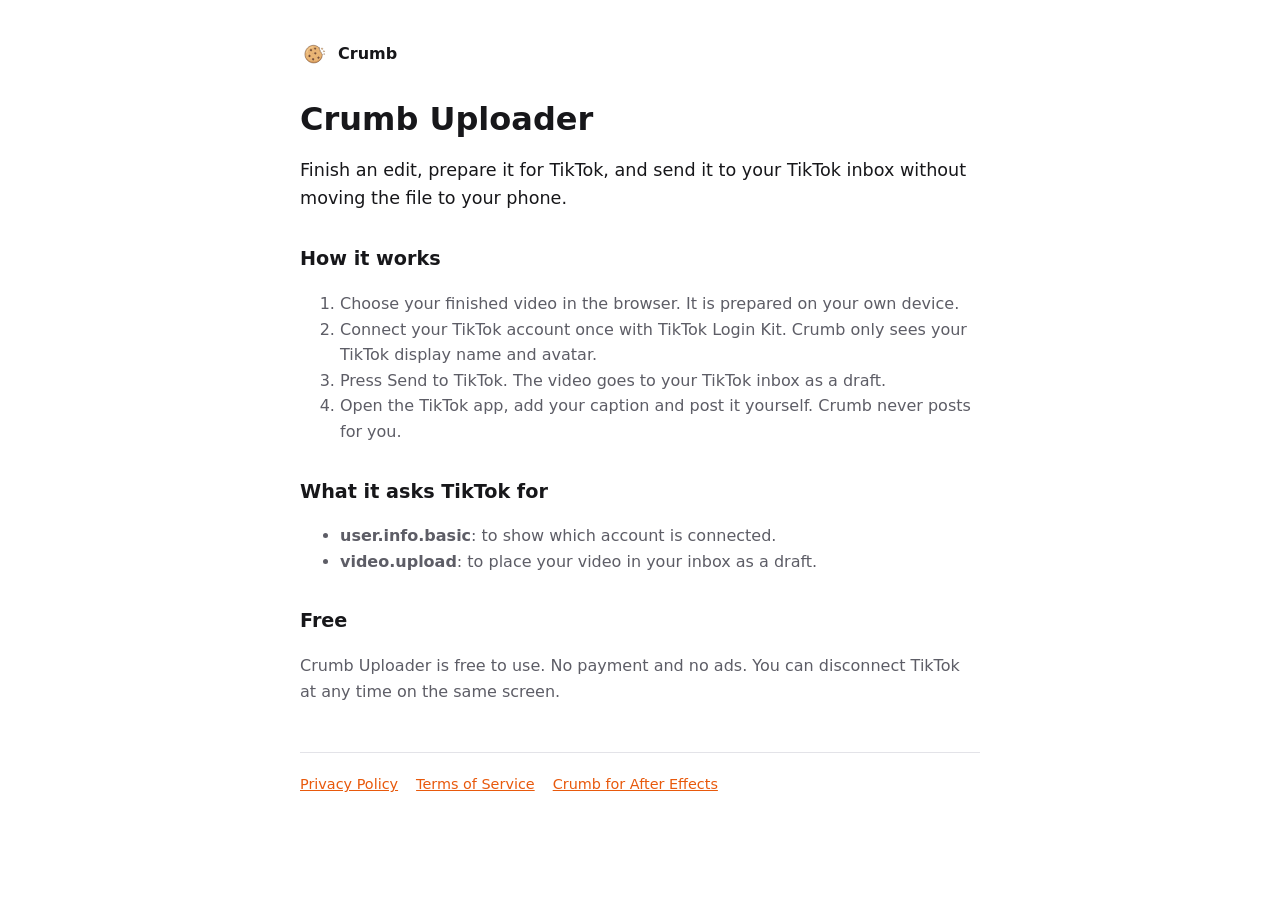
==== uploader/index.html @ c683a441 "Crumb Uploader: landing, privacy and terms pages Co-Authored-By: Claude Sonnet 5.5 <noreply@anthropi" ====
<!doctype html>
<html lang="en"><head><meta charset="utf-8"><meta name="viewport" content="width=device-width, initial-scale=1">
<title>Crumb Uploader · Send your edit to TikTok</title>
<meta name="description" content="Crumb Uploader prepares your edit for TikTok and sends it to your TikTok inbox from the browser. Free, made by the Crumb team.">
<link rel="icon" href="../assets/crumb-logo.svg" type="image/svg+xml"><link rel="stylesheet" href="page.css"></head>
<body><main>
<header class="top"><img src="../assets/crumb-logo.svg" alt=""><a href="../">Crumb</a></header>
<h1>Crumb Uploader</h1>
<p class="lead">Finish an edit, prepare it for TikTok, and send it to your TikTok inbox without moving the file to your phone.</p>
<h2>How it works</h2>
<ol>
<li>Choose your finished video in the browser. It is prepared on your own device.</li>
<li>Connect your TikTok account once with TikTok Login Kit. Crumb only sees your TikTok display name and avatar.</li>
<li>Press Send to TikTok. The video goes to your TikTok inbox as a draft.</li>
<li>Open the TikTok app, add your caption and post it yourself. Crumb never posts for you.</li>
</ol>
<h2>What it asks TikTok for</h2>
<ul><li><b>user.info.basic</b>: to show which account is connected.</li><li><b>video.upload</b>: to place your video in your inbox as a draft.</li></ul>
<h2>Free</h2>
<p>Crumb Uploader is free to use. No payment and no ads. You can disconnect TikTok at any time on the same screen.</p>
<nav class="foot"><a href="privacy.html">Privacy Policy</a><a href="terms.html">Terms of Service</a><a href="../">Crumb for After Effects</a></nav>
</main></body></html>
---- uploader/page.css ----
:root{color-scheme:light dark;--bg:#fff;--fg:#17171a;--dim:#5d5d66;--line:#e3e3e8;--accent:#e8590c}
@media (prefers-color-scheme:dark){:root{--bg:#0b0b0c;--fg:#f2f2f4;--dim:#a1a1ab;--line:#26262b;--accent:#ff8a3d}}
*{box-sizing:border-box}body{margin:0;background:var(--bg);color:var(--fg);font:16px/1.6 Inter,system-ui,Segoe UI,sans-serif}
main{max-width:720px;margin:0 auto;padding:40px 20px 80px}header.top{display:flex;align-items:center;gap:10px;margin-bottom:32px}
header.top img{width:28px;height:28px}header.top a{color:var(--fg);font-weight:700;text-decoration:none}
h1{font-size:2rem;line-height:1.2;margin:0 0 12px}h2{font-size:1.2rem;margin:32px 0 6px}p,li{color:var(--dim)}a{color:var(--accent)}
.lead{font-size:1.1rem;color:var(--fg)}nav.foot{margin-top:48px;padding-top:20px;border-top:1px solid var(--line);display:flex;gap:18px;flex-wrap:wrap;font-size:.9rem}
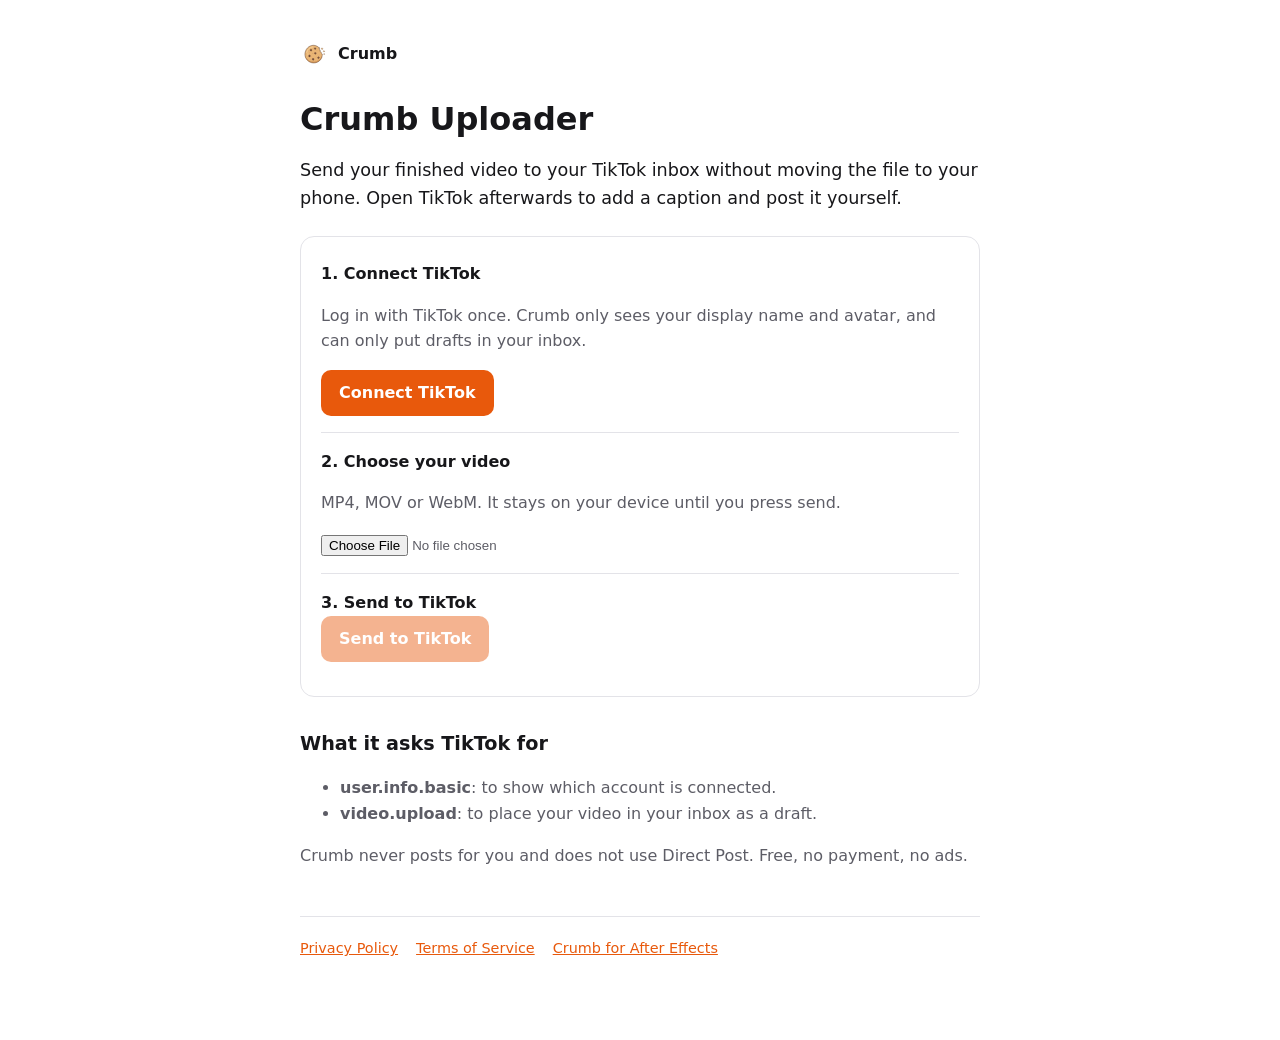
==== commit 6d66bc88: "Crumb Uploader: working page for TikTok sandbox, privacy matches relay Co-Authored-By: Claude Sonnet" ====
--- a/uploader/index.html
+++ b/uploader/index.html
@@ -1,22 +1,36 @@
 <!doctype html>
 <html lang="en"><head><meta charset="utf-8"><meta name="viewport" content="width=device-width, initial-scale=1">
 <title>Crumb Uploader · Send your edit to TikTok</title>
-<meta name="description" content="Crumb Uploader prepares your edit for TikTok and sends it to your TikTok inbox from the browser. Free, made by the Crumb team.">
-<link rel="icon" href="../assets/crumb-logo.svg" type="image/svg+xml"><link rel="stylesheet" href="page.css"></head>
+<meta name="description" content="Crumb Uploader sends your finished video to your TikTok inbox from the browser, so you can caption and post it in the app. Free, made by the Crumb team.">
+<link rel="icon" href="../assets/crumb-logo.svg" type="image/svg+xml"><link rel="stylesheet" href="page.css">
+</head>
 <body><main>
 <header class="top"><img src="../assets/crumb-logo.svg" alt=""><a href="../">Crumb</a></header>
 <h1>Crumb Uploader</h1>
-<p class="lead">Finish an edit, prepare it for TikTok, and send it to your TikTok inbox without moving the file to your phone.</p>
-<h2>How it works</h2>
-<ol>
-<li>Choose your finished video in the browser. It is prepared on your own device.</li>
-<li>Connect your TikTok account once with TikTok Login Kit. Crumb only sees your TikTok display name and avatar.</li>
-<li>Press Send to TikTok. The video goes to your TikTok inbox as a draft.</li>
-<li>Open the TikTok app, add your caption and post it yourself. Crumb never posts for you.</li>
-</ol>
+<p class="lead">Send your finished video to your TikTok inbox without moving the file to your phone. Open TikTok afterwards to add a caption and post it yourself.</p>
+
+<section class="card" id="card" aria-live="polite">
+  <ol class="steps">
+    <li id="s1"><b>1. Connect TikTok</b>
+      <p id="who">Log in with TikTok once. Crumb only sees your display name and avatar, and can only put drafts in your inbox.</p>
+      <div class="row"><button id="connect" type="button">Connect TikTok</button><button id="disconnect" type="button" class="quiet" hidden>Disconnect</button></div>
+    </li>
+    <li id="s2"><b>2. Choose your video</b>
+      <p>MP4, MOV or WebM. It stays on your device until you press send.</p>
+      <input id="file" type="file" accept="video/mp4,video/quicktime,video/webm">
+    </li>
+    <li id="s3"><b>3. Send to TikTok</b>
+      <div class="row"><button id="send" type="button" disabled>Send to TikTok</button></div>
+      <progress id="bar" max="1" value="0" hidden></progress>
+      <p id="msg" role="status"></p>
+    </li>
+  </ol>
+</section>
+
 <h2>What it asks TikTok for</h2>
 <ul><li><b>user.info.basic</b>: to show which account is connected.</li><li><b>video.upload</b>: to place your video in your inbox as a draft.</li></ul>
-<h2>Free</h2>
-<p>Crumb Uploader is free to use. No payment and no ads. You can disconnect TikTok at any time on the same screen.</p>
+<p>Crumb never posts for you and does not use Direct Post. Free, no payment, no ads.</p>
 <nav class="foot"><a href="privacy.html">Privacy Policy</a><a href="terms.html">Terms of Service</a><a href="../">Crumb for After Effects</a></nav>
-</main></body></html>
+</main>
+<script src="uploader.js"></script>
+</body></html>
--- a/uploader/page.css
+++ b/uploader/page.css
@@ -5,3 +5,7 @@
 header.top img{width:28px;height:28px}header.top a{color:var(--fg);font-weight:700;text-decoration:none}
 h1{font-size:2rem;line-height:1.2;margin:0 0 12px}h2{font-size:1.2rem;margin:32px 0 6px}p,li{color:var(--dim)}a{color:var(--accent)}
 .lead{font-size:1.1rem;color:var(--fg)}nav.foot{margin-top:48px;padding-top:20px;border-top:1px solid var(--line);display:flex;gap:18px;flex-wrap:wrap;font-size:.9rem}
+.card{border:1px solid var(--line);border-radius:14px;padding:8px 20px;margin:24px 0}.steps{list-style:none;margin:0;padding:0}.steps li{padding:16px 0;border-bottom:1px solid var(--line)}.steps li:last-child{border:0}
+.steps b{color:var(--fg)}.row{display:flex;gap:10px;flex-wrap:wrap}button{font:inherit;font-weight:600;background:var(--accent);color:#fff;border:0;border-radius:10px;padding:10px 18px;cursor:pointer}
+button.quiet{background:transparent;color:var(--dim);border:1px solid var(--line)}button:disabled{opacity:.45;cursor:default}button[hidden]{display:none}progress{width:100%;margin-top:10px}#msg{margin:10px 0 0}#msg.bad{color:#d92d20}
+input[type=file]{color:var(--dim);max-width:100%}
